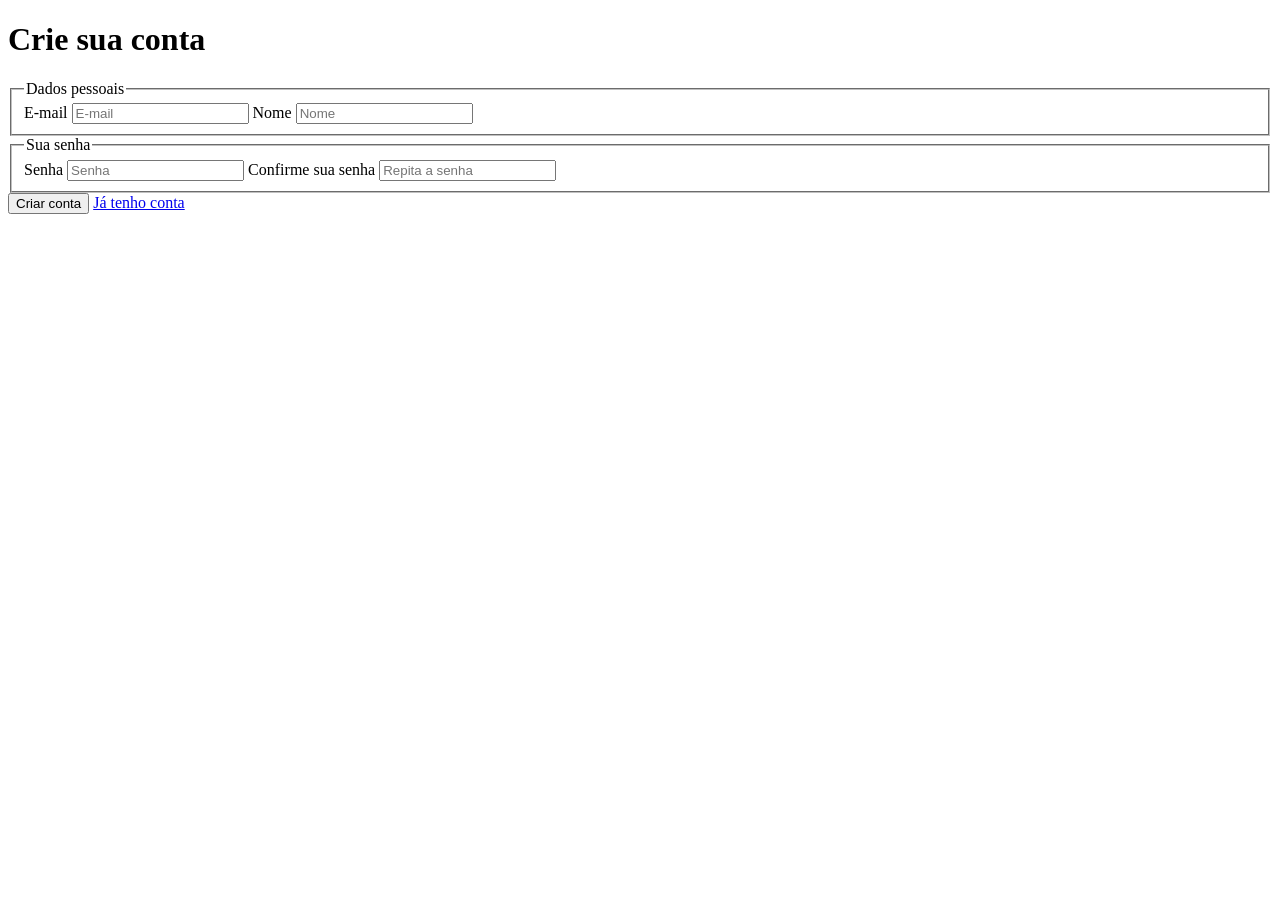
==== Programaca-Web-I/projetoWeb/cadastro.html @ 2df09f3f "Add files via upload" ====
<!DOCTYPE html>
<html lang="pt-br">
    <head>
        <meta charset="UTF-8">
        <meta name="viewport" content="width=device-width, initial-scale=1.0">
        <link href="https://fonts.googleapis.com/css2?family=Inter:wght@400;500;600&family=Nunito:wght@700&display=swap" rel="stylesheet">
        <link rel="stylesheet" href="https://fonts.googleapis.com/css2?family=Material+Symbols+Outlined:opsz,wght,FILL,GRAD@20..48,100..700,0..1,-50..200" />
        <link rel="shortcut icon" href="./assets/icon/logoIcon.ico" type="image/x-icon">
        <title>Cadastro | Materiais Pedagógicos</title>
    </head>
    <body>
        <div>
            <h1>Crie sua conta</h1>
            <form action="">
                <fieldset>
                    <legend>Dados pessoais</legend>
                    <label for="email">E-mail</label>
                    <input type="email" id="email" name="email" placeholder="E-mail" required>
                    <label for="nome">Nome</label>
                    <input type="text" id="nome" name="nome" placeholder="Nome" required>
                </fieldset>
                
                <fieldset>
                    <legend>Sua senha</legend>
                    <label for="senha">Senha</label>
                    <input type="password" id="senha" name="senha" placeholder="Senha" required>
                    <label for="senha_confirmar">Confirme sua senha</label>
                    <input type="password" id="senha_confirmar" name="senha_confirmar" placeholder="Repita a senha" required>
                </fieldset>
                <button type="submit" class="btn-principal">Criar conta</button>
                <a href="login.html" class="link-secundario">Já tenho conta</a>
            </form>
        </div>
    </body>
</html>
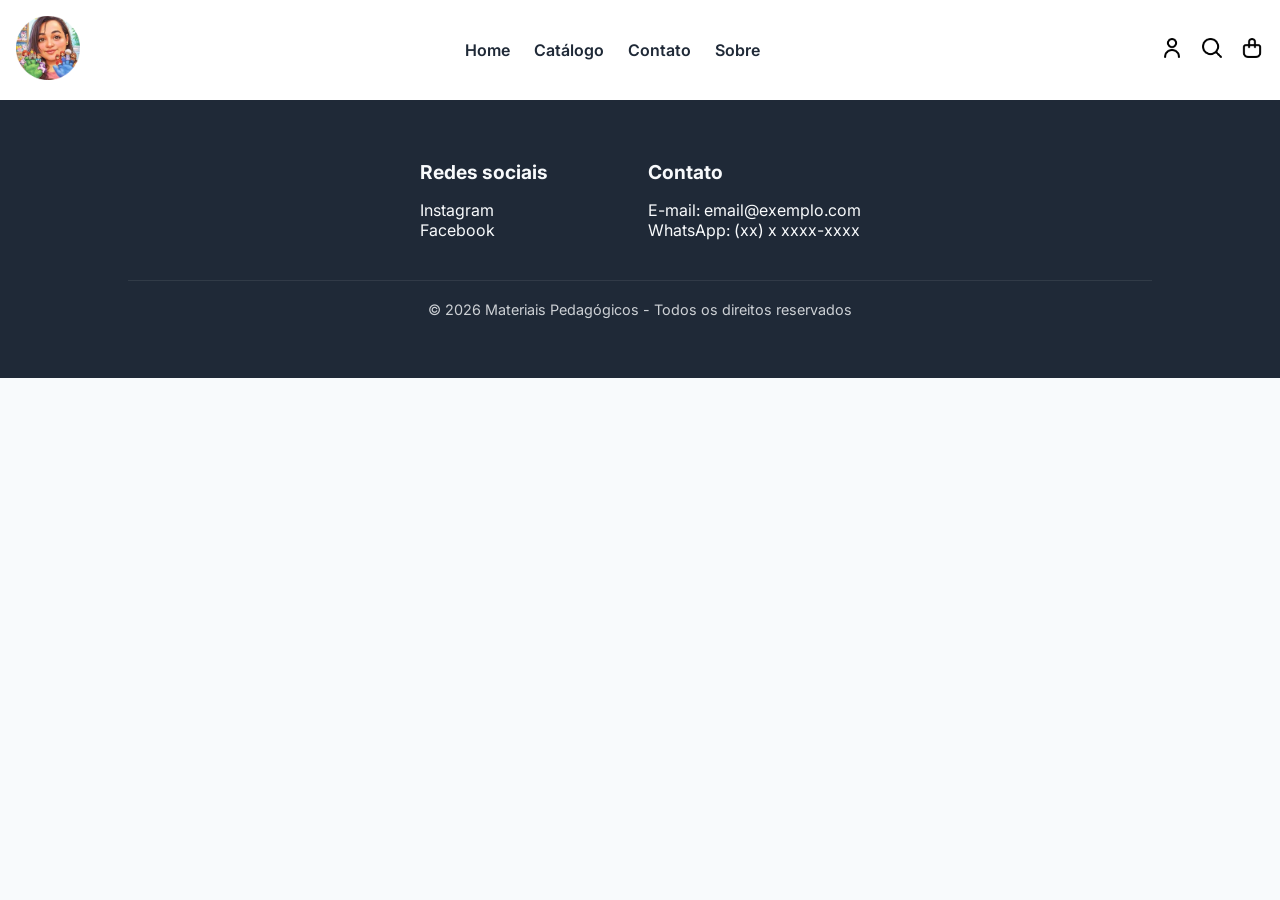
==== commit 48e345af: "Implement responsive header and footer with mobile menu functionality; add product catalog layout an" ====
--- a/Programaca-Web-I/projetoWeb/cadastro.html
+++ b/Programaca-Web-I/projetoWeb/cadastro.html
@@ -3,33 +3,55 @@
     <head>
         <meta charset="UTF-8">
         <meta name="viewport" content="width=device-width, initial-scale=1.0">
-        <link href="https://fonts.googleapis.com/css2?family=Inter:wght@400;500;600&family=Nunito:wght@700&display=swap" rel="stylesheet">
-        <link rel="stylesheet" href="https://fonts.googleapis.com/css2?family=Material+Symbols+Outlined:opsz,wght,FILL,GRAD@20..48,100..700,0..1,-50..200" />
+        <link rel="stylesheet" href="style.css">
         <link rel="shortcut icon" href="./assets/icon/logoIcon.ico" type="image/x-icon">
         <title>Cadastro | Materiais Pedagógicos</title>
     </head>
     <body>
-        <div>
-            <h1>Crie sua conta</h1>
-            <form action="">
-                <fieldset>
-                    <legend>Dados pessoais</legend>
-                    <label for="email">E-mail</label>
-                    <input type="email" id="email" name="email" placeholder="E-mail" required>
-                    <label for="nome">Nome</label>
-                    <input type="text" id="nome" name="nome" placeholder="Nome" required>
-                </fieldset>
-                
-                <fieldset>
-                    <legend>Sua senha</legend>
-                    <label for="senha">Senha</label>
-                    <input type="password" id="senha" name="senha" placeholder="Senha" required>
-                    <label for="senha_confirmar">Confirme sua senha</label>
-                    <input type="password" id="senha_confirmar" name="senha_confirmar" placeholder="Repita a senha" required>
-                </fieldset>
-                <button type="submit" class="btn-principal">Criar conta</button>
-                <a href="login.html" class="link-secundario">Já tenho conta</a>
-            </form>
-        </div>
+        <header>
+            <a href="index.html"><img src="assets/images/logo.png" alt="Logo" class="logo"></a>
+            <nav class="menu-mobile" id="menu-mobile">
+                <ul>
+                    <li><a href="index.html">Home</a></li>
+                    <li><a href="catalogo.html">Catálogo</a></li>
+                    <li><a href="contato.html">Contato</a></li>
+                    <li><a href="sobre.html">Sobre</a></li>
+                </ul>
+            </nav>
+            <div>
+                <button class="btn-mobile" aria-label="Abrir menu">
+                    <img class="menu-hamburguer" src="assets/images/menu.png" alt="Menu">
+                </button>
+                <a href="login.html" aria-label="Acessar conta">
+                    <img src="assets/images/user.png" alt="Perfil">
+                </a>
+                <a href="#" aria-label="Pesquisar no site">
+                    <img src="assets/images/search.png" alt="Pesquisar">
+                </a>
+                <a href="#" aria-label="Ver carrinho de compras">
+                    <img src="assets/images/shopping bag.png" alt="Carrinho de compras">
+                </a>
+            </div>
+        </header>
+        <footer>
+            <div class="footer-column">
+                <div>
+                    <h4>Redes sociais</h4>
+                    <ul>
+                        <li><a href="#">Instagram</a></li>
+                        <li><a href="#">Facebook</a></li>
+                    </ul>
+                </div>
+                <div>
+                    <h4>Contato</h4>
+                    <ul>
+                        <li>E-mail: <a href="mailto:email@exemplo.com">email@exemplo.com</a></li>
+                        <li>WhatsApp: <a href="#">(xx) x xxxx-xxxx</a></li>
+                    </ul>
+                </div>
+            </div>
+            <p class="copyright"> &copy; 2026 Materiais Pedagógicos - Todos os direitos reservados</p>
+        </footer>
+        <script src="script.js"></script>
     </body>
 </html>
--- a/Programaca-Web-I/projetoWeb/style.css
+++ b/Programaca-Web-I/projetoWeb/style.css
@@ -0,0 +1,363 @@
+@import url('https://fonts.googleapis.com/css2?family=Cabin:ital,wght@0,400..700;1,400..700&family=Inter:ital,opsz,wght@0,14..32,100..900;1,14..32,100..900&family=Nunito:ital,wght@0,200..1000;1,200..1000&display=swap');
+
+:root {
+    --primary-color: #5FA8D3;
+    --text-color: #1F2937;
+    --p-text-color: #494E56;
+    --bg-color: #F8FAFC;
+    --btn-hover: #4F8CC9;
+}
+
+/* Reset Universal */
+* {
+    margin: 0;
+    padding: 0;
+    box-sizing: border-box;
+}
+
+body{
+    font-family: "Inter", sans-serif;
+    color: var(--text-color);
+    background-color: var(--bg-color);
+    overflow-x: hidden; /* Evita que a barra de rolagem horizontal apareça quando o menu mobile estiver aberto */
+}
+/* header */
+
+header {
+    width: 100%;
+    background-color: #FFFFFF;
+    box-shadow: 0px 2px 8px rgba(0, 0, 0, 0.1);
+    padding: 16px;
+    display: flex;
+    justify-content: space-between;
+    align-items: center;
+}
+
+.logo {
+    width: 4rem;
+}
+
+header nav ul {
+    display: flex;
+    gap: 24px;
+}
+
+header nav ul li {
+    list-style: none;
+}
+
+header nav ul li a {
+    font-weight: 600;
+    text-decoration: none;
+    color: var(--text-color);
+    transition: color 0.3s ease ;
+}
+
+header nav ul li a:hover{
+    color: var(--primary-color);
+}
+
+header div{
+    display: flex;
+    gap: 16px;
+}
+
+
+header div a img {
+    width: 1.5rem;
+    transform: scale(1);
+    transition: transform 0.3s ease;
+}
+
+header div a img:hover {
+    transform: scale(1.1);
+}
+/* main */
+main {
+    max-width: 1920px;
+    margin: 32px auto;
+    margin-bottom: 80px;
+    padding: 0 80px;
+    text-align: center;
+}
+
+main section h1 {
+    font-family: "Nunito", sans-serif;
+    font-weight: 700;
+    margin-bottom: 16px;
+    font-size: 2.5rem;
+    color: var(--text-color)
+}
+
+main section p {
+    font-family: "Inter", sans-serif;
+    font-weight: 400;
+    margin-bottom: 16px;
+    font-size: 1.5rem;
+    color: var(--p-text-color)
+}
+
+main section a{
+    display: inline-block; /* Ocupa só o tamanho do texto + padding */
+    padding: 12px 32px;
+    margin: 0 auto 32px auto; /* Centraliza horizontalmente e adiciona margem inferior */
+    background-color: var(--primary-color);
+    color: #FFFFFF;
+    border-radius: 8px;
+    text-decoration: none;
+    font-family: "Inter", sans-serif;
+    font-weight: 600;
+    font-size: 1.1rem;
+    transition: background-color 0.3s ease;
+}
+
+main section a:hover{
+    background-color: var(--btn-hover);
+}
+
+main section img{
+    display: block;
+    margin: 0 auto; 
+    max-width: 500px;
+    width: 100%;
+    border-radius: 20px;
+    box-shadow: 0px 4px 12px rgba(0, 0, 0, 0.08);
+}
+
+footer {
+    background-color: var(--text-color);
+    color: var(--bg-color);
+    padding: 60px 10%;
+    display: flex;
+    flex-wrap: wrap;
+    justify-content: center;
+    align-items: flex-start;
+}
+
+.footer-column{
+    display: flex;
+    gap: 100px;
+}
+
+footer h4 {
+    margin-bottom: 16px;
+    font-family: var(--bg-color);
+    font-size: 1.2rem;
+}
+
+footer ul {
+    list-style: none;
+}
+
+footer ul li a {
+    color: var(--bg-color);
+    text-decoration: none;
+}
+
+.copyright {
+    width: 100%;
+    text-align: center;
+    margin-top: 40px;
+    padding-top: 20px;
+    border-top: 1px solid rgba(255, 255, 255, 0.1); /* Uma linha discreta para separar */
+    font-size: 0.9rem;
+    opacity: 0.8;
+}
+
+/* Catalogo */
+.produtos-grid {
+    display: grid;
+    grid-template-columns: repeat(5, 1fr);
+    gap: 24px;
+    margin-top: 40px;
+    text-align: left; /* ISSO AQUI MATA O TEXTO CENTRALIZADO DA HOME! */
+}
+
+.produtos-card{
+    display: flex;
+    flex-direction: column;
+    background-color: #FFFFFF;
+    border-radius: 12px;
+    gap: 16px;
+    padding: 16px;
+    box-shadow: 0px 4px 12px rgba(0, 0, 0, 0.08);
+    min-height: 400px;
+    cursor: default;
+}
+
+.produtos-card img {
+    /* Faz a imagem crescer para ignorar o padding de 16px do card pai */
+    width: calc(100% + 32px); 
+    
+    /* Puxa a imagem para as extremidades, anulando o recuo do padding */
+    margin-left: -16px;
+    margin-top: -16px;
+    
+    /* Arredonda apenas os cantos superiores (Top-L, Top-R, Bot-R, Bot-L) */
+    border-radius: 12px 12px 0px 0px;
+    
+    /* Define uma altura fixa para manter todos os cards alinhados */
+    height: 240px;
+    
+    /* Faz a imagem preencher o espaço sem distorcer (mantém a proporção) */
+    object-fit: cover;
+    object-position: top; /* Força o topo da foto a aparecer sempre */
+}
+
+.produtos-card h3 {
+    font-family: "Nunito", sans-serif;
+    font-weight: 700;
+    font-size: 1rem;
+}
+
+.produtos-card .descricao{
+    font-family: "Inter", sans-serif;
+    font-weight: 400;
+    color: var(--p-text-color);
+    font-size: 0.85rem;
+    display: -webkit-box;
+    -webkit-line-clamp: 3; /* Número de linhas que quero mostrar */
+    -webkit-box-orient: vertical;
+    overflow: hidden;
+    text-overflow: ellipsis; /* Adiciona os "..." automaticamente */
+    height: 3rem; /* Garante que todos ocupem o espaço de 2 linhas, mesmo os curtos */
+}
+
+.produtos-card .preco{
+    font-family: "Inter", sans-serif;
+    font-weight: 700;
+    color: var(--primary-color);
+    font-size: 1.1rem;
+}
+
+.produtos-card button{
+    font-weight: 600;
+    font-family: "Inter", sans-serif;
+    background-color: var(--primary-color);
+    border: none;
+    border-radius: 8px;
+    width: 100%;
+    padding: 10px;
+    color: var(--bg-color);
+    cursor: pointer;
+    margin-top: auto;
+    transition: 0.3s ease;
+}
+
+.produtos-card button:hover{
+    background-color: var(--btn-hover);
+}
+
+/* Estilo do Menu Mobile (Gaveta) */
+/* Tirando a visibilidade do menu hamburguer */
+.menu-hamburguer {
+    display: none;
+}
+
+.btn-mobile {
+    background: none;
+    border: none;
+}
+
+
+/* ========================================= */
+/* RESPONSIVIDADE (MEDIA QUERIES)            */
+/* ========================================= */
+
+/* Degrau 1: Notebooks e Telas Médias (Até 1440px) */
+@media (max-width: 1440px) {
+    .produtos-grid {
+        grid-template-columns: repeat(4, 1fr); /* Cai para 4 colunas */
+    }
+}
+
+/* Degrau 2: Tablets e Notebooks Pequenos (Até 1024px) */
+@media (max-width: 1024px) {
+    main {
+        padding: 0 40px; /* Diminui a borda branca lateral para dar espaço aos cards */
+    }
+    .produtos-grid {
+        grid-template-columns: repeat(3, 1fr); /* Cai para 3 colunas */
+    }
+}
+
+/* Degrau 3: Celulares e Tablets em pé (Até 768px) */
+@media (max-width: 768px) {
+    /* 1. O SALVADOR DO HEADER: Esconde os links para não estourar a tela */
+    header nav {
+        display: none; 
+    }
+
+    /* 2. Ajuste do Container Principal */
+    main {
+        padding: 0 16px; /* Reduz aquela borda gigante de 80px para apenas 16px */
+    }
+
+    /* 3. O Grid do Catálogo (2 Colunas) */
+    .produtos-grid {
+        grid-template-columns: repeat(2, 1fr);
+        gap: 12px; /* Corredor mais fino entre os produtos */
+    }
+
+    /* 4. Emagrecendo o Card para a tela pequena */
+    .produtos-card {
+        padding: 12px; /* Diminuímos o padding interno de 16px para 12px */
+        gap: 8px;
+        min-height: 320px;
+    }
+
+    /* 5. Reajustando a Mágica da Imagem (Acompanhando o novo padding) */
+    .produtos-card img {
+        width: calc(100% + 24px); /* 100% + 12px de cada lado = 24px */
+        margin-left: -12px;
+        margin-top: -12px;
+        height: 150px; /* Imagem mais baixa para não ocupar a tela toda */
+    }
+
+    /* 6. Salvando o Botão */
+    .produtos-card button {
+        font-size: 0.8rem; /* Diminui a letra para caber "Adicionar ao Carrinho" */
+        padding: 8px 4px;
+    }
+    
+    .produtos-card h3 {
+        font-size: 0.9rem;
+    }
+
+    .menu-hamburguer {
+        display: block; /* Exibe o menu hamburguer */
+        width: 1.5rem;
+    }
+
+    .menu-mobile {
+    position: fixed; /* Fica fixo na tela, mesmo se rolar a página */
+    top: 0;
+    right: 0;
+    width: 70%; /* Ocupa 70% da tela (estilo gaveta) ou 100% (tela cheia) */
+    height: 100vh; /* Altura total da tela */
+    background-color: #FFFFFF;
+    box-shadow: -4px 0 15px rgba(0, 0, 0, 0.1); /* Sombra legal na lateral */
+    display: flex;
+    flex-direction: column;
+    align-items: center;
+    justify-content: center;
+    gap: 32px; /* Espaço entre os links */
+    z-index: 999; /* Garante que fique por cima de tudo no site */
+    
+    /* A Mágica da Animação: Joga o menu para fora da tela */
+    right: -100%; /* Fica ancorado totalmente fora da tela */
+    transition: right 0.3s ease-in-out; /* Suaviza a entrada */ 
+}
+
+/* Os links dentro do menu mobile */
+.menu-mobile a {
+    font-size: 1.2rem;
+    font-weight: 600;
+    color: var(--text-color);
+}
+
+/* A classe que o JavaScript vai adicionar para abrir o menu! */
+.menu-mobile.ativo {
+    right: 0; /* Cola o menu na borda direita da tela, deixando visível */
+}
+}
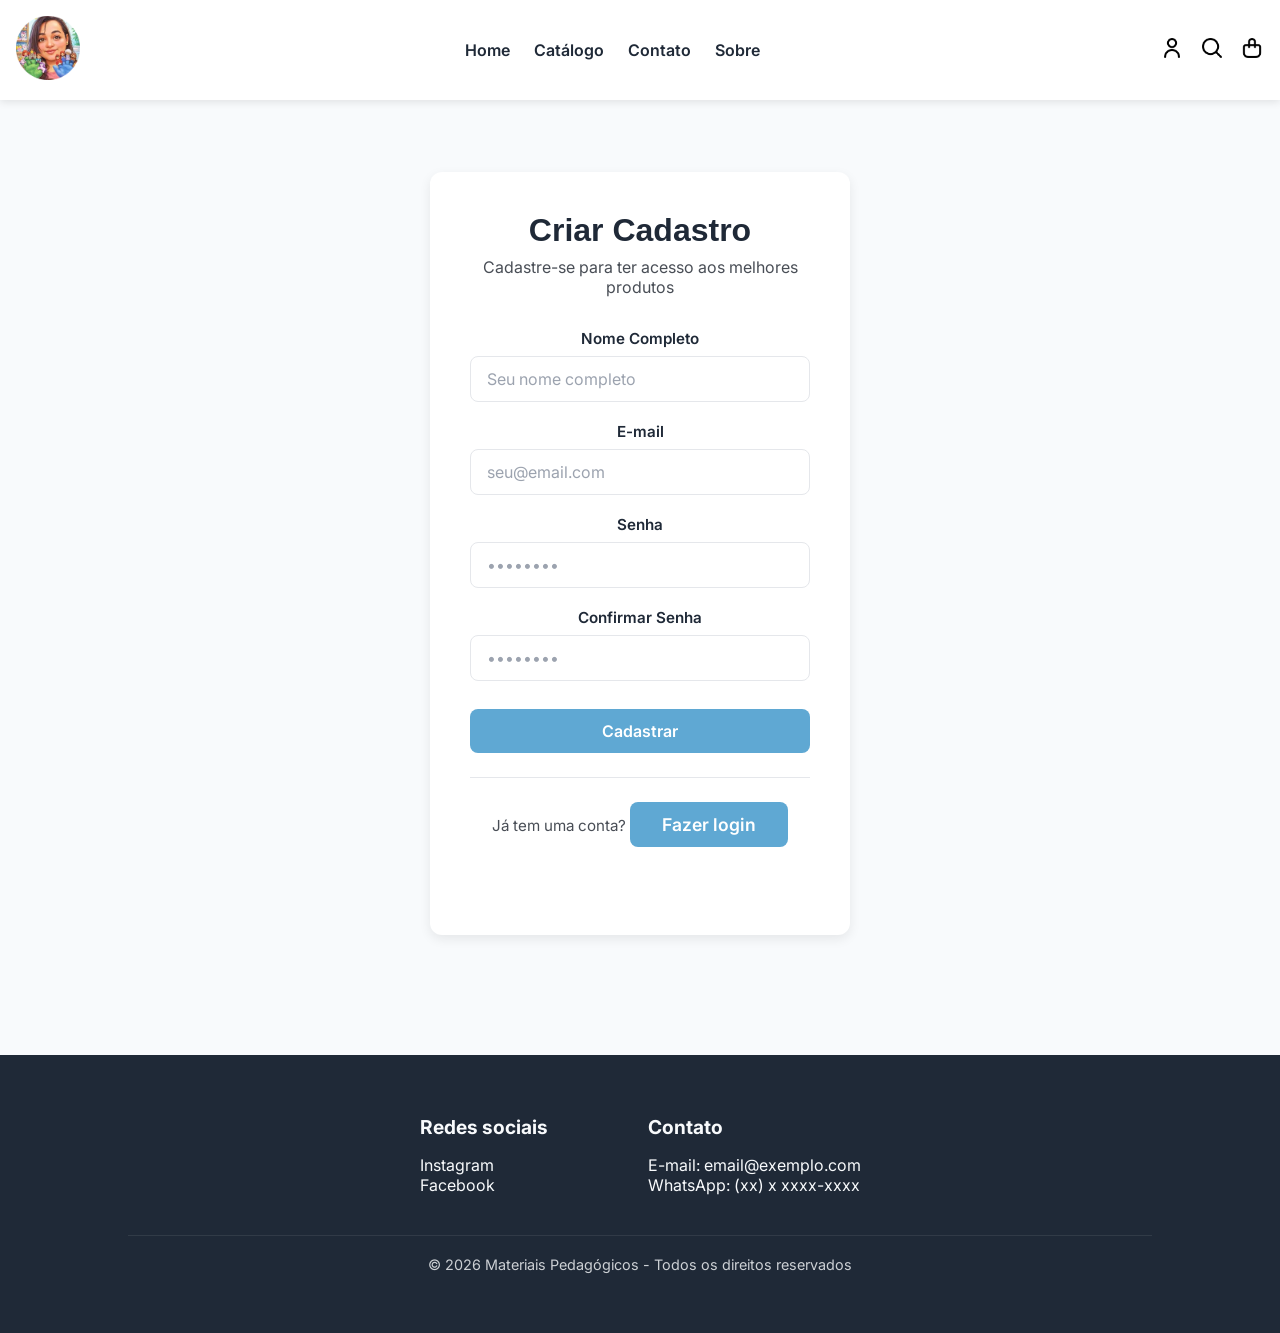
==== commit 3158fd5f: "Add registration and login forms with styling for improved user experience" ====
--- a/Programaca-Web-I/projetoWeb/cadastro.html
+++ b/Programaca-Web-I/projetoWeb/cadastro.html
@@ -33,6 +33,74 @@
                 </a>
             </div>
         </header>
+        <main>
+            <section class="formulario-secao">
+                <div class="formulario-container">
+                    <h1>Criar Cadastro</h1>
+                    <p class="formulario-descricao">Cadastre-se para ter acesso aos melhores produtos</p>
+                    
+                    <form class="formulario" aria-label="Formulário de cadastro">
+                        <div class="form-group">
+                            <label for="nome-cadastro">Nome Completo</label>
+                            <input 
+                                type="text" 
+                                id="nome-cadastro" 
+                                name="nome" 
+                                placeholder="Seu nome completo"
+                                required
+                                aria-required="true"
+                                aria-label="Campo de nome completo para cadastro"
+                            >
+                        </div>
+
+                        <div class="form-group">
+                            <label for="email-cadastro">E-mail</label>
+                            <input 
+                                type="email" 
+                                id="email-cadastro" 
+                                name="email" 
+                                placeholder="seu@email.com"
+                                required
+                                aria-required="true"
+                                aria-label="Campo de e-mail para cadastro"
+                            >
+                        </div>
+
+                        <div class="form-group">
+                            <label for="senha-cadastro">Senha</label>
+                            <input 
+                                type="password" 
+                                id="senha-cadastro" 
+                                name="senha" 
+                                placeholder="••••••••"
+                                required
+                                aria-required="true"
+                                aria-label="Campo de senha para cadastro"
+                            >
+                        </div>
+
+                        <div class="form-group">
+                            <label for="confirmacao-senha">Confirmar Senha</label>
+                            <input 
+                                type="password" 
+                                id="confirmacao-senha" 
+                                name="confirmacao_senha" 
+                                placeholder="••••••••"
+                                required
+                                aria-required="true"
+                                aria-label="Campo de confirmação de senha"
+                            >
+                        </div>
+
+                        <button type="submit" class="btn-formulario">Cadastrar</button>
+                    </form>
+
+                    <div class="formulario-link">
+                        <p>Já tem uma conta? <a href="login.html">Fazer login</a></p>
+                    </div>
+                </div>
+            </section>
+        </main>
         <footer>
             <div class="footer-column">
                 <div>
--- a/Programaca-Web-I/projetoWeb/style.css
+++ b/Programaca-Web-I/projetoWeb/style.css
@@ -20,6 +20,10 @@
     color: var(--text-color);
     background-color: var(--bg-color);
     overflow-x: hidden; /* Evita que a barra de rolagem horizontal apareça quando o menu mobile estiver aberto */
+    display: flex;
+    flex-direction: column;
+    min-height: 100vh; /* vh = viewport height (altura da tela) */
+    margin: 0;
 }
 /* header */
 
@@ -74,6 +78,7 @@
 }
 /* main */
 main {
+    flex: 1;
     max-width: 1920px;
     margin: 32px auto;
     margin-bottom: 80px;
@@ -259,6 +264,175 @@
     border: none;
 }
 
+/* contato */
+
+.contato{
+    list-style: none;
+    display: flex;
+    flex-direction: column;
+    gap: 16px;
+    margin-top: 32px;
+}
+
+.contato li{
+    display: flex;
+    align-items: center;
+    gap: 16px;
+    
+}
+
+.icone-contato {
+    
+    margin: 0;
+    width: 96px;
+    background-color: var(--bg-color);
+}
+
+.contato li a {
+    padding: 12px 32px;  /* Remove o padding */
+    margin: 0;  /* Remove a margem */
+    background-color: var(--primary-color);  /* Deixa o texto na cor azul */
+    font-size: 1rem;  /* Reduz o tamanho de fonte */
+}
+
+/* sobre */
+
+.sobre{
+    display: flex;
+    flex-direction: column;
+    max-width: 1400px;           /* Limite a largura máxima */
+    margin: 0 auto;             /* Centraliza a div */
+    padding: 0 20px;            /* Padding lateral */
+    text-align: justify;        /* Texto justificado */
+}
+
+.sobre p{
+    margin-bottom: 24px;        /* Espaço entre parágrafos */
+    line-height: 1.8;           /* Altura de linha para melhor legibilidade */
+    font-size: 1.5rem;         /* Tamanho de fonte um pouco maior */
+    color: var(--p-text-color); /* Cor padrão do texto */
+}
+
+.sobre p:last-child {
+    margin-bottom: 0;           /* Remove margem do último parágrafo */
+}
+
+/* Formulários (Login e Cadastro) */
+.formulario-secao {
+    display: flex;
+    justify-content: center;
+    align-items: flex-start;
+    padding: 40px 20px;
+}
+
+.formulario-container {
+    background-color: #FFFFFF;
+    padding: 40px;
+    border-radius: 12px;
+    box-shadow: 0px 4px 12px rgba(0, 0, 0, 0.08);
+    width: 100%;
+    max-width: 420px;
+}
+
+.formulario-container h1 {
+    font-family: "Nunito", sans-serif;
+    font-weight: 700;
+    font-size: 2rem;
+    margin-bottom: 8px;
+    color: var(--text-color);
+    text-align: center;
+}
+
+.formulario-descricao {
+    text-align: center;
+    color: var(--p-text-color);
+    margin-bottom: 32px;
+    font-size: 1rem;
+}
+
+.formulario {
+    display: flex;
+    flex-direction: column;
+    gap: 20px;
+}
+
+.form-group {
+    display: flex;
+    flex-direction: column;
+    gap: 8px;
+}
+
+.form-group label {
+    font-weight: 600;
+    color: var(--text-color);
+    font-size: 0.95rem;
+}
+
+.form-group input {
+    padding: 12px 16px;
+    border: 1.5px solid #E5E7EB;
+    border-radius: 8px;
+    font-family: "Inter", sans-serif;
+    font-size: 1rem;
+    color: var(--text-color);
+    transition: border-color 0.3s ease;
+}
+
+.form-group input:focus {
+    outline: none;
+    border-color: var(--primary-color);
+    box-shadow: 0 0 0 3px rgba(95, 168, 211, 0.1);
+}
+
+.form-group input::placeholder {
+    color: #9CA3AF;
+}
+
+.btn-formulario {
+    padding: 12px 32px;
+    background-color: var(--primary-color);
+    color: #FFFFFF;
+    border: none;
+    border-radius: 8px;
+    font-weight: 600;
+    font-family: "Inter", sans-serif;
+    font-size: 1rem;
+    cursor: pointer;
+    transition: background-color 0.3s ease;
+    margin-top: 8px;
+}
+
+.btn-formulario:hover {
+    background-color: var(--btn-hover);
+}
+
+.btn-formulario:active {
+    transform: scale(0.98);
+}
+
+.formulario-link {
+    text-align: center;
+    margin-top: 24px;
+    padding-top: 24px;
+    border-top: 1px solid #E5E7EB;
+}
+
+.formulario-link p {
+    color: var(--p-text-color);
+    font-size: 0.95rem;
+}
+
+.formulario-link a {
+    background-color: var(--primary-color);
+    text-decoration: none;
+    font-weight: 600;
+    transition: background-color 0.3s ease;
+}
+
+.formulario-link a:hover {
+    background-color: var(--btn-hover);
+    text-decoration: underline;
+}
 
 /* ========================================= */
 /* RESPONSIVIDADE (MEDIA QUERIES)            */
@@ -327,6 +501,25 @@
     .menu-hamburguer {
         display: block; /* Exibe o menu hamburguer */
         width: 1.5rem;
+    }
+
+    .formulario-container {
+        padding: 32px 20px;
+        max-width: 100%;
+    }
+
+    .formulario-container h1 {
+        font-size: 1.6rem;
+    }
+
+    .form-group input {
+        padding: 10px 14px;
+        font-size: 0.95rem;
+    }
+
+    .btn-formulario {
+        padding: 10px 24px;
+        font-size: 0.95rem;
     }
 
     .menu-mobile {
